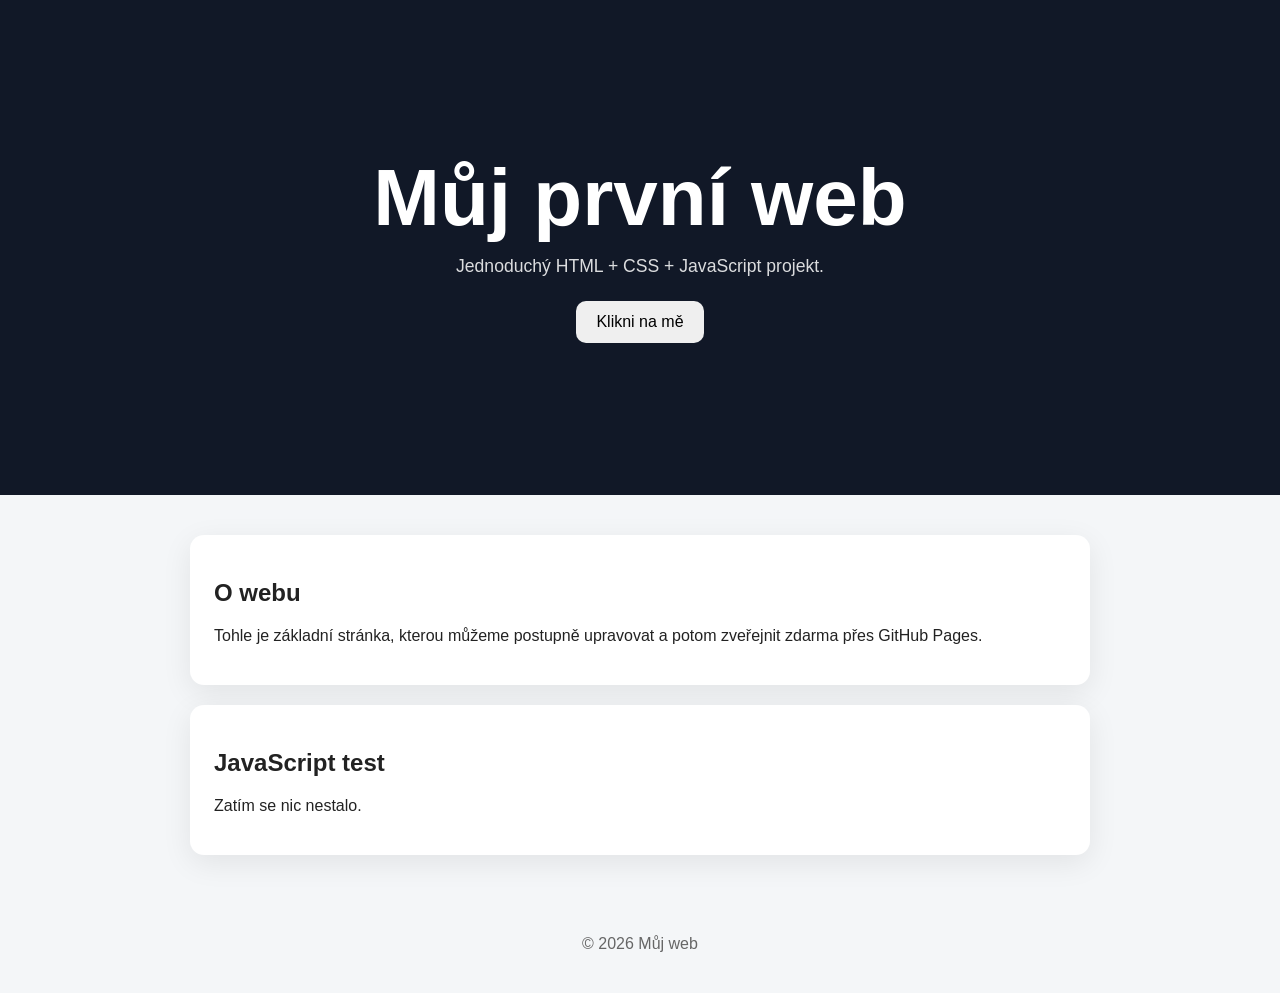
==== index.html @ b188e5f8 "prvni" ====
<!DOCTYPE html>
<html lang="cs">
<head>
  <meta charset="UTF-8">
  <meta name="viewport" content="width=device-width, initial-scale=1.0">
  <title>Můj první web</title>
  <link rel="stylesheet" href="style.css">
</head>
<body>
  <header class="hero">
    <h1>Můj první web</h1>
    <p>Jednoduchý HTML + CSS + JavaScript projekt.</p>
    <button id="helloButton">Klikni na mě</button>
  </header>

  <main class="container">
    <section class="card">
      <h2>O webu</h2>
      <p>
        Tohle je základní stránka, kterou můžeme postupně upravovat
        a potom zveřejnit zdarma přes GitHub Pages.
      </p>
    </section>

    <section class="card">
      <h2>JavaScript test</h2>
      <p id="message">Zatím se nic nestalo.</p>
    </section>
  </main>

  <footer>
    <p>© 2026 Můj web</p>
  </footer>

  <script src="script.js"></script>
</body>
</html>
---- style.css ----
* {
  box-sizing: border-box;
}

body {
  margin: 0;
  font-family: Arial, sans-serif;
  background: #f4f6f8;
  color: #222;
}

.hero {
  min-height: 55vh;
  display: flex;
  flex-direction: column;
  justify-content: center;
  align-items: center;
  text-align: center;
  padding: 40px 20px;
  background: #111827;
  color: white;
}

.hero h1 {
  margin: 0 0 12px;
  font-size: clamp(2.5rem, 7vw, 5rem);
}

.hero p {
  margin: 0 0 24px;
  font-size: 1.1rem;
  opacity: 0.85;
}

button {
  border: 0;
  border-radius: 10px;
  padding: 12px 20px;
  font-size: 1rem;
  cursor: pointer;
}

button:hover {
  transform: translateY(-2px);
}

.container {
  width: min(900px, 92%);
  margin: 40px auto;
  display: grid;
  gap: 20px;
}

.card {
  background: white;
  padding: 24px;
  border-radius: 14px;
  box-shadow: 0 8px 30px rgba(0, 0, 0, 0.08);
}

footer {
  text-align: center;
  padding: 24px;
  color: #666;
}
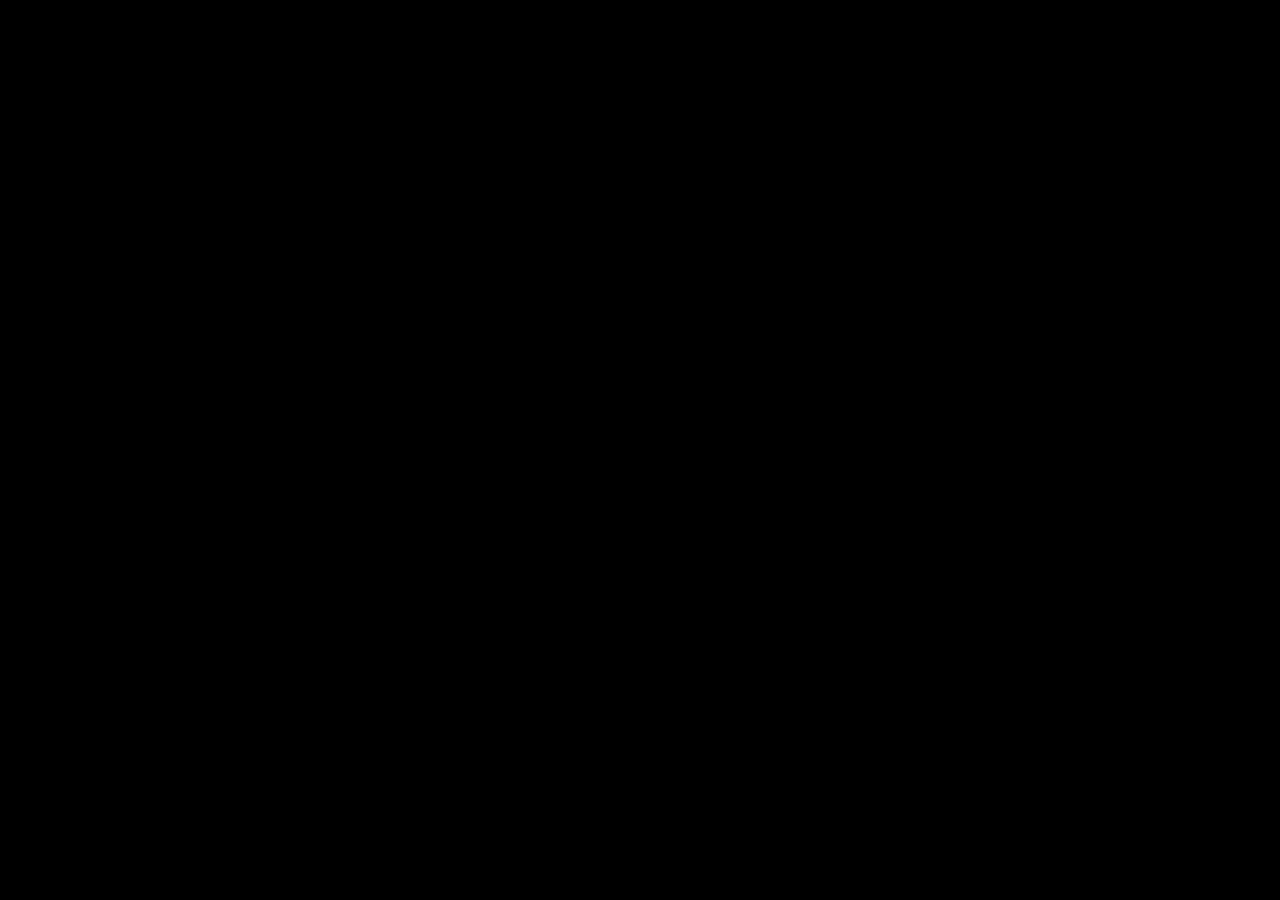
==== commit 31359c20: "jiblik" ====
--- a/index.html
+++ b/index.html
@@ -3,35 +3,13 @@
 <head>
   <meta charset="UTF-8">
   <meta name="viewport" content="width=device-width, initial-scale=1.0">
-  <title>Můj první web</title>
+  <title>Video</title>
   <link rel="stylesheet" href="style.css">
 </head>
 <body>
-  <header class="hero">
-    <h1>Můj první web</h1>
-    <p>Jednoduchý HTML + CSS + JavaScript projekt.</p>
-    <button id="helloButton">Klikni na mě</button>
-  </header>
-
-  <main class="container">
-    <section class="card">
-      <h2>O webu</h2>
-      <p>
-        Tohle je základní stránka, kterou můžeme postupně upravovat
-        a potom zveřejnit zdarma přes GitHub Pages.
-      </p>
-    </section>
-
-    <section class="card">
-      <h2>JavaScript test</h2>
-      <p id="message">Zatím se nic nestalo.</p>
-    </section>
-  </main>
-
-  <footer>
-    <p>© 2026 Můj web</p>
-  </footer>
-
-  <script src="script.js"></script>
+  <video class="background-video" autoplay muted loop playsinline>
+    <source src="video.mp4" type="video/mp4">
+    Tvůj prohlížeč nepodporuje přehrávání videa.
+  </video>
 </body>
 </html>
--- a/style.css
+++ b/style.css
@@ -1,65 +1,17 @@
-* {
-  box-sizing: border-box;
+html,
+body {
+  margin: 0;
+  width: 100%;
+  height: 100%;
+  overflow: hidden;
+  background: black;
 }
 
-body {
-  margin: 0;
-  font-family: Arial, sans-serif;
-  background: #f4f6f8;
-  color: #222;
+.background-video {
+  position: fixed;
+  inset: 0;
+  width: 100vw;
+  height: 100vh;
+  object-fit: cover;
+  object-position: center;
 }
-
-.hero {
-  min-height: 55vh;
-  display: flex;
-  flex-direction: column;
-  justify-content: center;
-  align-items: center;
-  text-align: center;
-  padding: 40px 20px;
-  background: #111827;
-  color: white;
-}
-
-.hero h1 {
-  margin: 0 0 12px;
-  font-size: clamp(2.5rem, 7vw, 5rem);
-}
-
-.hero p {
-  margin: 0 0 24px;
-  font-size: 1.1rem;
-  opacity: 0.85;
-}
-
-button {
-  border: 0;
-  border-radius: 10px;
-  padding: 12px 20px;
-  font-size: 1rem;
-  cursor: pointer;
-}
-
-button:hover {
-  transform: translateY(-2px);
-}
-
-.container {
-  width: min(900px, 92%);
-  margin: 40px auto;
-  display: grid;
-  gap: 20px;
-}
-
-.card {
-  background: white;
-  padding: 24px;
-  border-radius: 14px;
-  box-shadow: 0 8px 30px rgba(0, 0, 0, 0.08);
-}
-
-footer {
-  text-align: center;
-  padding: 24px;
-  color: #666;
-}
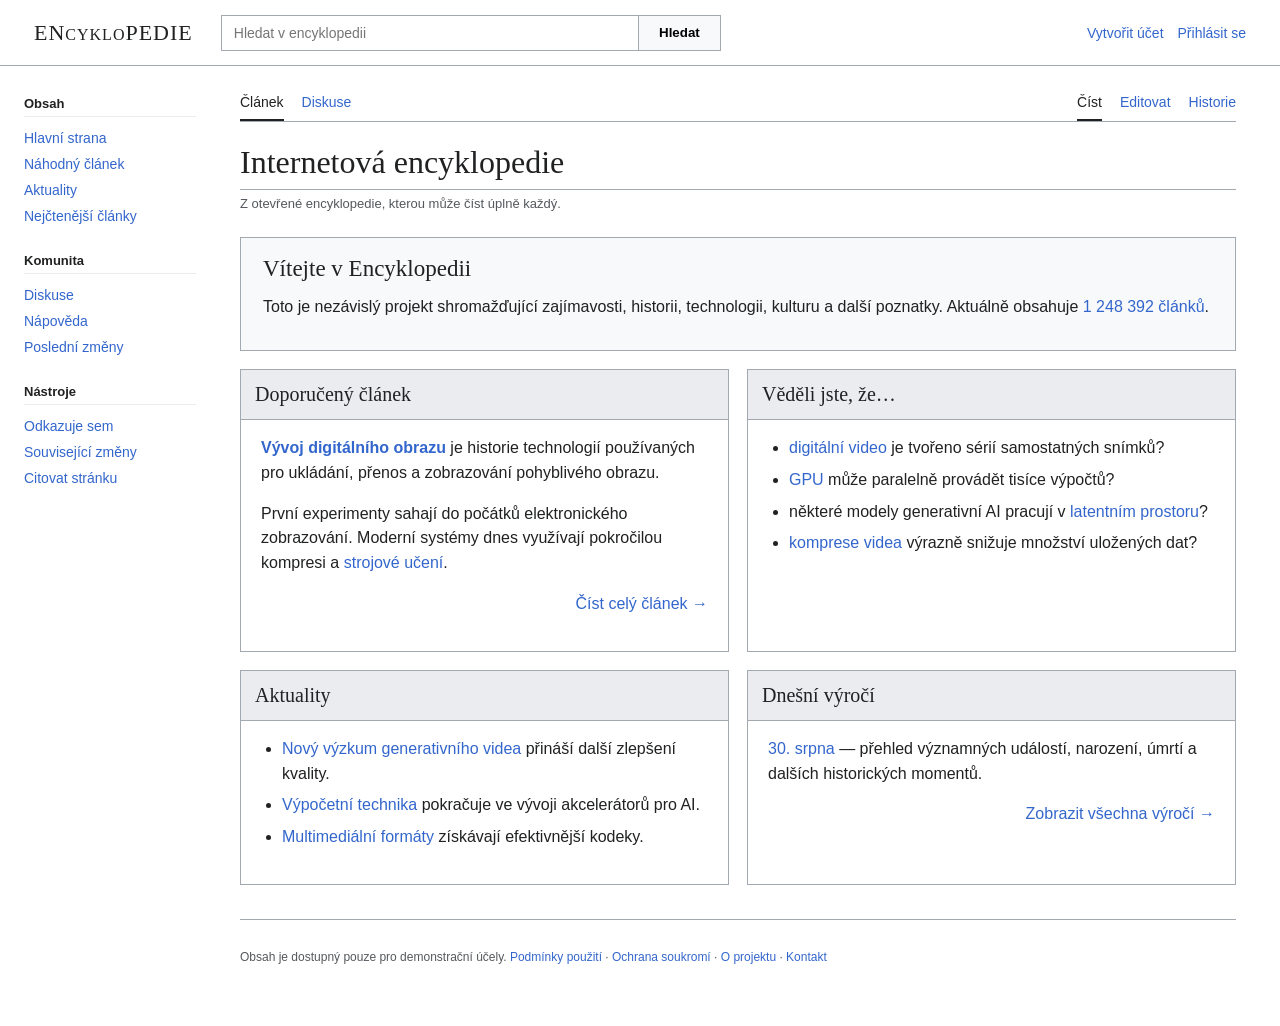
==== commit a1a61228: "jiblik 2" ====
--- a/index.html
+++ b/index.html
@@ -3,13 +3,123 @@
 <head>
   <meta charset="UTF-8">
   <meta name="viewport" content="width=device-width, initial-scale=1.0">
-  <title>Video</title>
+  <title>Encyklopedie — Hlavní strana</title>
   <link rel="stylesheet" href="style.css">
 </head>
 <body>
-  <video class="background-video" autoplay muted loop playsinline>
-    <source src="video.mp4" type="video/mp4">
-    Tvůj prohlížeč nepodporuje přehrávání videa.
-  </video>
+  <header class="topbar">
+    <a class="brand" href="video.html">EN<span>CYKLO</span>PEDIE</a>
+
+    <form class="search" action="video.html">
+      <input type="text" placeholder="Hledat v encyklopedii">
+      <button type="submit">Hledat</button>
+    </form>
+
+    <nav class="account-links">
+      <a href="video.html">Vytvořit účet</a>
+      <a href="video.html">Přihlásit se</a>
+    </nav>
+  </header>
+
+  <div class="layout">
+    <aside class="sidebar">
+      <h3>Obsah</h3>
+      <a href="video.html">Hlavní strana</a>
+      <a href="video.html">Náhodný článek</a>
+      <a href="video.html">Aktuality</a>
+      <a href="video.html">Nejčtenější články</a>
+
+      <h3>Komunita</h3>
+      <a href="video.html">Diskuse</a>
+      <a href="video.html">Nápověda</a>
+      <a href="video.html">Poslední změny</a>
+
+      <h3>Nástroje</h3>
+      <a href="video.html">Odkazuje sem</a>
+      <a href="video.html">Související změny</a>
+      <a href="video.html">Citovat stránku</a>
+    </aside>
+
+    <main class="content">
+      <div class="article-tools">
+        <div>
+          <a class="active" href="video.html">Článek</a>
+          <a href="video.html">Diskuse</a>
+        </div>
+        <div>
+          <a class="active" href="video.html">Číst</a>
+          <a href="video.html">Editovat</a>
+          <a href="video.html">Historie</a>
+        </div>
+      </div>
+
+      <h1>Internetová encyklopedie</h1>
+      <p class="subtitle">Z otevřené encyklopedie, kterou může číst úplně každý.</p>
+
+      <section class="welcome">
+        <h2>Vítejte v Encyklopedii</h2>
+        <p>
+          Toto je nezávislý projekt shromažďující zajímavosti, historii,
+          technologii, kulturu a další poznatky. Aktuálně obsahuje
+          <a href="video.html">1 248 392 článků</a>.
+        </p>
+      </section>
+
+      <div class="columns">
+        <section class="card">
+          <h2>Doporučený článek</h2>
+          <p>
+            <strong><a href="video.html">Vývoj digitálního obrazu</a></strong>
+            je historie technologií používaných pro ukládání, přenos a
+            zobrazování pohyblivého obrazu.
+          </p>
+          <p>
+            První experimenty sahají do počátků elektronického zobrazování.
+            Moderní systémy dnes využívají pokročilou kompresi a
+            <a href="video.html">strojové učení</a>.
+          </p>
+          <p class="more"><a href="video.html">Číst celý článek →</a></p>
+        </section>
+
+        <section class="card">
+          <h2>Věděli jste, že…</h2>
+          <ul>
+            <li><a href="video.html">digitální video</a> je tvořeno sérií samostatných snímků?</li>
+            <li><a href="video.html">GPU</a> může paralelně provádět tisíce výpočtů?</li>
+            <li>některé modely generativní AI pracují v <a href="video.html">latentním prostoru</a>?</li>
+            <li><a href="video.html">komprese videa</a> výrazně snižuje množství uložených dat?</li>
+          </ul>
+        </section>
+
+        <section class="card">
+          <h2>Aktuality</h2>
+          <ul>
+            <li><a href="video.html">Nový výzkum generativního videa</a> přináší další zlepšení kvality.</li>
+            <li><a href="video.html">Výpočetní technika</a> pokračuje ve vývoji akcelerátorů pro AI.</li>
+            <li><a href="video.html">Multimediální formáty</a> získávají efektivnější kodeky.</li>
+          </ul>
+        </section>
+
+        <section class="card">
+          <h2>Dnešní výročí</h2>
+          <p>
+            <a href="video.html">30. srpna</a> — přehled významných událostí,
+            narození, úmrtí a dalších historických momentů.
+          </p>
+          <p class="more"><a href="video.html">Zobrazit všechna výročí →</a></p>
+        </section>
+      </div>
+
+      <section class="footer-note">
+        <p>
+          Obsah je dostupný pouze pro demonstrační účely.
+          <a href="video.html">Podmínky použití</a> ·
+          <a href="video.html">Ochrana soukromí</a> ·
+          <a href="video.html">O projektu</a> ·
+          <a href="video.html">Kontakt</a>
+        </p>
+      </section>
+    </main>
+  </div>
 </body>
 </html>
--- a/style.css
+++ b/style.css
@@ -1,17 +1,255 @@
-html,
-body {
+* {
+  box-sizing: border-box;
+}
+
+html, body {
   margin: 0;
-  width: 100%;
-  height: 100%;
+  min-height: 100%;
+  font-family: -apple-system, BlinkMacSystemFont, "Segoe UI", Arial, sans-serif;
+  color: #202122;
+  background: #ffffff;
+}
+
+a {
+  color: #3366cc;
+  text-decoration: none;
+}
+
+a:hover {
+  text-decoration: underline;
+}
+
+.topbar {
+  height: 66px;
+  display: flex;
+  align-items: center;
+  gap: 28px;
+  padding: 0 34px;
+  border-bottom: 1px solid #a2a9b1;
+  background: #fff;
+}
+
+.brand {
+  color: #202122;
+  font-family: Georgia, "Times New Roman", serif;
+  font-size: 22px;
+  letter-spacing: 1px;
+  white-space: nowrap;
+}
+
+.brand span {
+  font-size: 16px;
+}
+
+.search {
+  display: flex;
+  width: min(500px, 45vw);
+}
+
+.search input {
+  flex: 1;
+  min-width: 100px;
+  height: 36px;
+  padding: 0 12px;
+  border: 1px solid #a2a9b1;
+  font-size: 14px;
+}
+
+.search button {
+  height: 36px;
+  padding: 0 20px;
+  border: 1px solid #a2a9b1;
+  border-left: 0;
+  background: #f8f9fa;
+  font-weight: 600;
+  cursor: pointer;
+}
+
+.account-links {
+  margin-left: auto;
+  display: flex;
+  gap: 14px;
+  font-size: 14px;
+}
+
+.layout {
+  display: grid;
+  grid-template-columns: 220px 1fr;
+  max-width: 1500px;
+  margin: 0 auto;
+}
+
+.sidebar {
+  padding: 30px 24px;
+  font-size: 14px;
+}
+
+.sidebar h3 {
+  margin: 24px 0 8px;
+  padding-bottom: 5px;
+  border-bottom: 1px solid #eaecf0;
+  font-size: 13px;
+}
+
+.sidebar h3:first-child {
+  margin-top: 0;
+}
+
+.sidebar a {
+  display: block;
+  padding: 5px 0;
+}
+
+.content {
+  min-width: 0;
+  padding: 18px 44px 50px 20px;
+}
+
+.article-tools {
+  display: flex;
+  justify-content: space-between;
+  border-bottom: 1px solid #a2a9b1;
+  font-size: 14px;
+}
+
+.article-tools div {
+  display: flex;
+  gap: 18px;
+}
+
+.article-tools a {
+  padding: 10px 0 9px;
+}
+
+.article-tools .active {
+  color: #202122;
+  border-bottom: 2px solid #202122;
+}
+
+h1 {
+  margin: 22px 0 4px;
+  font-family: Georgia, "Times New Roman", serif;
+  font-size: 32px;
+  font-weight: 400;
+  border-bottom: 1px solid #a2a9b1;
+  padding-bottom: 8px;
+}
+
+.subtitle {
+  margin-top: 6px;
+  font-size: 13px;
+  color: #54595d;
+}
+
+.welcome {
+  margin-top: 26px;
+  border: 1px solid #a2a9b1;
+  background: #f8f9fa;
+  padding: 18px 22px;
+}
+
+.welcome h2 {
+  margin: 0 0 8px;
+  font-family: Georgia, "Times New Roman", serif;
+  font-size: 23px;
+  font-weight: 400;
+}
+
+.columns {
+  display: grid;
+  grid-template-columns: 1fr 1fr;
+  gap: 18px;
+  margin-top: 18px;
+}
+
+.card {
+  border: 1px solid #a2a9b1;
+  padding: 18px 20px;
+  background: #fff;
+  line-height: 1.55;
+}
+
+.card h2 {
+  margin: -18px -20px 14px;
+  padding: 9px 14px;
+  border-bottom: 1px solid #a2a9b1;
+  background: #eaecf0;
+  font-family: Georgia, "Times New Roman", serif;
+  font-size: 20px;
+  font-weight: 400;
+}
+
+.card ul {
+  padding-left: 21px;
+}
+
+.card li {
+  margin: 7px 0;
+}
+
+.more {
+  text-align: right;
+}
+
+.footer-note {
+  margin-top: 34px;
+  padding-top: 18px;
+  border-top: 1px solid #a2a9b1;
+  font-size: 12px;
+  color: #54595d;
+}
+
+/* Fullscreen video page */
+.video-page {
+  margin: 0;
+  width: 100vw;
+  height: 100vh;
   overflow: hidden;
-  background: black;
-}
-
-.background-video {
+  background: #000;
+}
+
+.fullscreen-video {
   position: fixed;
   inset: 0;
   width: 100vw;
   height: 100vh;
   object-fit: cover;
   object-position: center;
-}
+  background: #000;
+}
+
+@media (max-width: 800px) {
+  .topbar {
+    padding: 0 12px;
+    gap: 10px;
+  }
+
+  .brand {
+    font-size: 16px;
+  }
+
+  .account-links {
+    display: none;
+  }
+
+  .search {
+    width: auto;
+    flex: 1;
+  }
+
+  .layout {
+    display: block;
+  }
+
+  .sidebar {
+    display: none;
+  }
+
+  .content {
+    padding: 14px;
+  }
+
+  .columns {
+    grid-template-columns: 1fr;
+  }
+}
